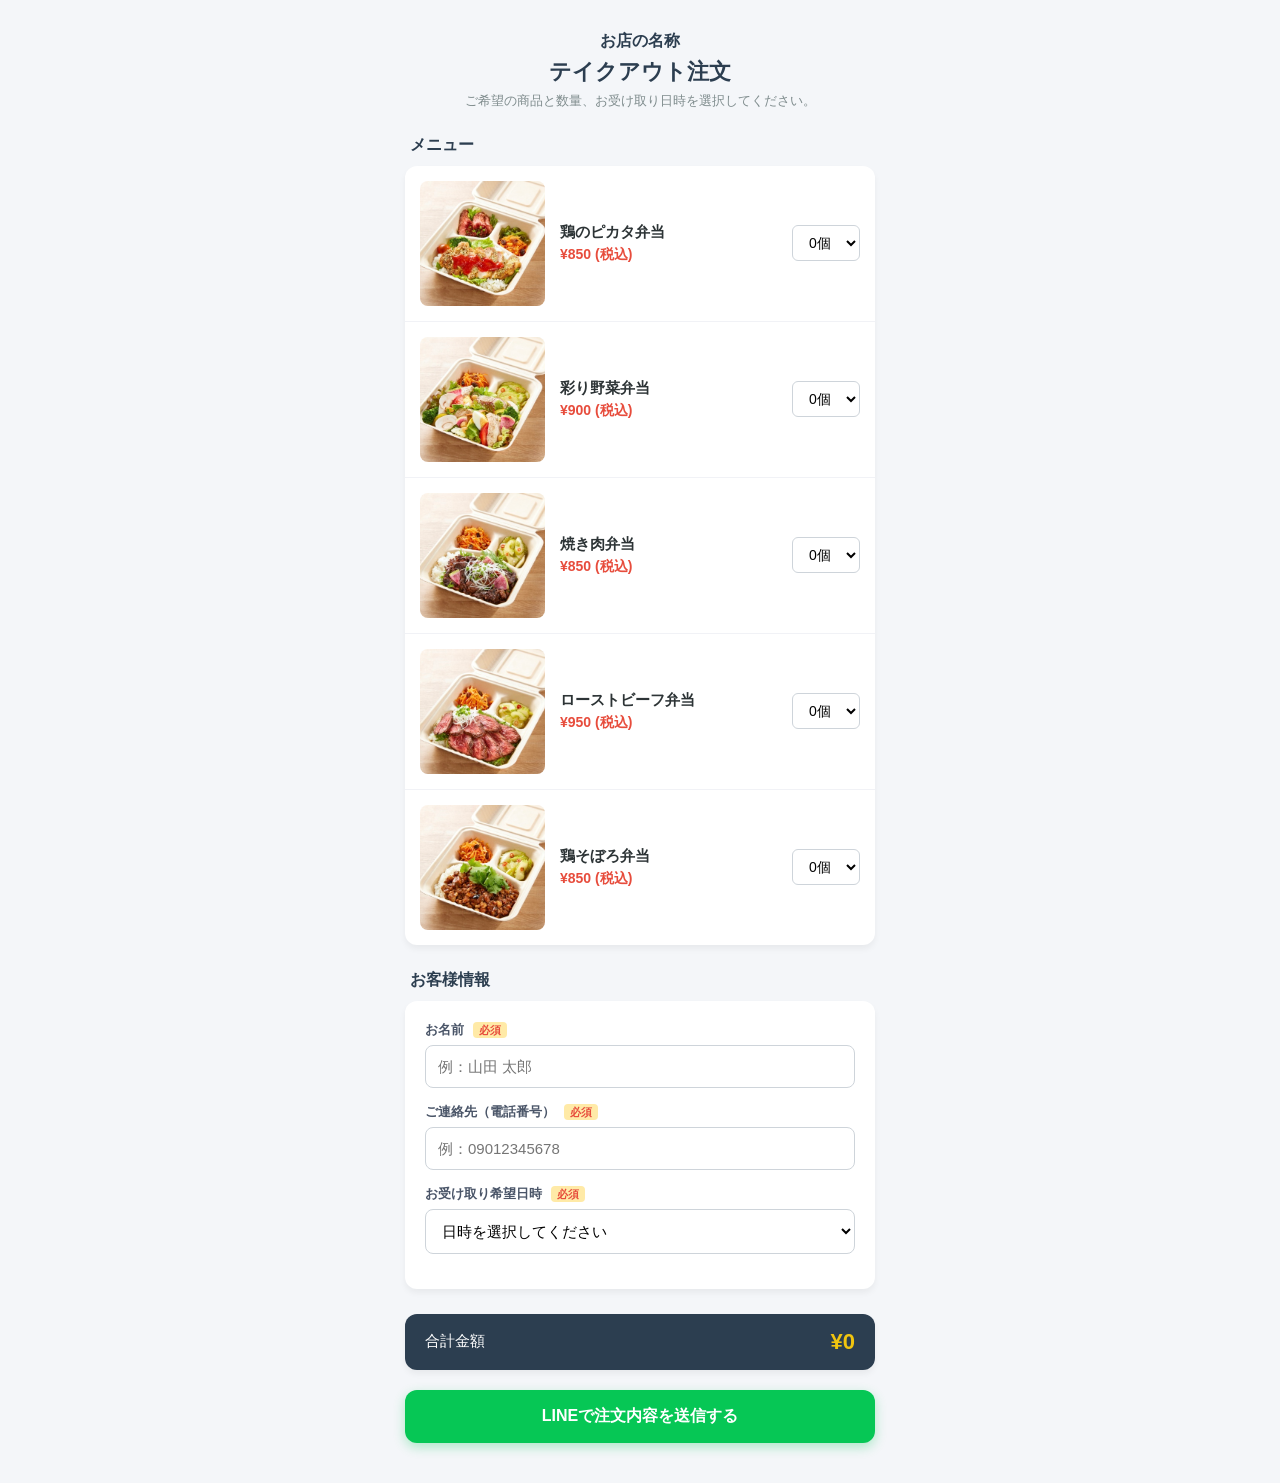
==== index.html @ 3051de93 "Add files via upload" ====
<!DOCTYPE html>
<html lang="ja">

<head>
    <meta charset="UTF-8">
    <meta name="viewport" content="width=device-width, initial-scale=1.0">
    <title>テイクアウト注文（デモ）</title>

    <!-- LINE公式SDKを読み込む -->
    <script src="https://static.line-scdn.net/liff/edge/2.1/sdk.js"></script>

    <style>
        body {
            font-family: -apple-system, BlinkMacSystemFont, sans-serif;
            margin: 0;
            padding: 0;
            background-color: #f4f6f9;
            color: #333;
        }

        .container {
            max-width: 500px;
            margin: 0 auto;
            padding: 20px 15px 40px 15px;
            box-sizing: border-box;
        }

        h1 {
            font-size: 16px;
            font-weight: bold;
            margin-bottom: 5px;
            color: #2c3e50;
            text-align: center;
        }

        h2 {
            font-size: 22px;
            font-weight: bold;
            margin-bottom: 5px;
            margin-top: 0;
            color: #2c3e50;
            text-align: center;
        }

        .subtitle {
            font-size: 13px;
            color: #7f8c8d;
            text-align: center;
            margin-bottom: 25px;
            margin-top: 0;
        }

        .section-title {
            font-size: 16px;
            font-weight: bold;
            margin: 25px 0 10px 5px;
            color: #2c3e50;
        }

        .menu-list {
            background: #ffffff;
            border-radius: 12px;
            box-shadow: 0 4px 6px rgba(0, 0, 0, 0.05);
            overflow: hidden;
        }

        .menu-item {
            display: flex;
            align-items: center;
            padding: 15px;
            border-bottom: 1px solid #f1f2f6;
            box-sizing: border-box;
        }

        .menu-item:last-child {
            border-bottom: none;
        }

        .menu-img {
            width: 125px;
            height: 125px;
            object-fit: cover;
            border-radius: 8px;
            margin-right: 15px;
            background-color: #eee;
        }

        .menu-info {
            flex: 1;
        }

        .menu-name {
            font-weight: bold;
            font-size: 15px;
            color: #2d3436;
            margin-bottom: 4px;
        }

        .menu-price {
            font-size: 14px;
            color: #e74c3c;
            font-weight: 600;
        }

        .menu-qty select {
            padding: 8px 12px;
            font-size: 14px;
            border: 1px solid #ced4da;
            border-radius: 6px;
            background-color: #fff;
            outline: none;
        }

        .menu-qty select:disabled {
            background-color: #e9ecef;
            color: #6c757d;
        }

        .input-card {
            background: #ffffff;
            border-radius: 12px;
            padding: 20px;
            box-shadow: 0 4px 6px rgba(0, 0, 0, 0.05);
            box-sizing: border-box;
        }

        .input-group {
            margin-bottom: 15px;
        }

        .input-group label {
            display: block;
            font-size: 13px;
            font-weight: bold;
            margin-bottom: 6px;
            color: #4a5568;
        }

        .required {
            color: #e74c3c;
            font-size: 11px;
            background: #ffeaa7;
            padding: 2px 6px;
            border-radius: 4px;
            margin-left: 5px;
        }

        .input-card input,
        .input-card select {
            width: 100%;
            padding: 12px;
            font-size: 15px;
            border: 1px solid #ced4da;
            border-radius: 8px;
            box-sizing: border-box;
            outline: none;
            background-color: #fff;
        }

        .total-card {
            background: #2c3e50;
            color: white;
            border-radius: 12px;
            padding: 15px 20px;
            margin-top: 25px;
            display: flex;
            justify-content: space-between;
            align-items: center;
            box-shadow: 0 4px 6px rgba(0, 0, 0, 0.05);
            box-sizing: border-box;
        }

        .total-label {
            font-size: 15px;
            font-weight: 500;
        }

        .total-price {
            font-size: 22px;
            font-weight: bold;
            color: #f1c40f;
        }

        .submit-btn {
            background-color: #06C755;
            color: white;
            border: none;
            width: 100%;
            padding: 16px;
            font-size: 16px;
            font-weight: bold;
            border-radius: 12px;
            margin-top: 20px;
            cursor: pointer;
            box-shadow: 0 4px 12px rgba(6, 199, 85, 0.3);
            box-sizing: border-box;
        }
    </style>
</head>

<body>

    <div class="container">
        <h1>お店の名称</h1>
        <h2>テイクアウト注文</h2>
        <p class="subtitle">ご希望の商品と数量、お受け取り日時を選択してください。</p>

        <form id="orderForm">
            <div class="section-title">メニュー</div>
            <div class="menu-list">
                <div class="menu-item">
                    <img src="img/a.jpeg" alt="鶏のピカタ弁当" class="menu-img">
                    <div class="menu-info">
                        <div class="menu-name">鶏のピカタ弁当</div>
                        <div class="menu-price">¥850 (税込)</div>
                    </div>
                    <div class="menu-qty">
                        <select class="menu-qty-select" data-name="鶏のピカタ弁当" data-price="850">
                            <option value="0">0個</option>
                            <option value="1">1個</option>
                            <option value="2">2個</option>
                            <option value="3">3個</option>
                            <option value="4">4個</option>
                            <option value="5">5個</option>
                        </select>
                    </div>
                </div>
                <div class="menu-item">
                    <img src="img/b.jpeg" alt="彩り野菜弁当" class="menu-img">
                    <div class="menu-info">
                        <div class="menu-name">彩り野菜弁当</div>
                        <div class="menu-price">¥900 (税込)</div>
                    </div>
                    <div class="menu-qty">
                        <select class="menu-qty-select" data-name="彩り野菜弁当" data-price="750">
                            <option value="0">0個</option>
                            <option value="1">1個</option>
                            <option value="2">2個</option>
                            <option value="3">3個</option>
                            <option value="4">4個</option>
                            <option value="5">5個</option>
                        </select>
                    </div>
                </div>
                <div class="menu-item">
                    <img src="img/c.jpeg" alt="焼き肉弁当" class="menu-img">
                    <div class="menu-info">
                        <div class="menu-name">焼き肉弁当</div>
                        <div class="menu-price">¥850 (税込)</div>
                    </div>
                    <div class="menu-qty">
                        <select class="menu-qty-select" data-name="焼き肉弁当" data-price="800">
                            <option value="0">0個</option>
                            <option value="1">1個</option>
                            <option value="2">2個</option>
                            <option value="3">3個</option>
                            <option value="4">4個</option>
                            <option value="5">5個</option>
                        </select>
                    </div>
                </div>
                <div class="menu-item">
                    <img src="img/d.jpeg" alt="ローストビーフ弁当" class="menu-img">
                    <div class="menu-info">
                        <div class="menu-name">ローストビーフ弁当</div>
                        <div class="menu-price">¥950 (税込)</div>
                    </div>
                    <div class="menu-qty">
                        <select class="menu-qty-select" data-name="ローストビーフ弁当" data-price="700">
                            <option value="0">0個</option>
                            <option value="1">1個</option>
                            <option value="2">2個</option>
                            <option value="3">3個</option>
                            <option value="4">4個</option>
                            <option value="5">5個</option>
                        </select>
                    </div>
                </div>
                <div class="menu-item">
                    <img src="img/e.jpeg" alt="鶏そぼろ弁当" class="menu-img">
                    <div class="menu-info">
                        <div class="menu-name">鶏そぼろ弁当</div>
                        <div class="menu-price">¥850 (税込)</div>
                    </div>
                    <div class="menu-qty">
                        <select class="menu-qty-select" data-name="鶏そぼろ弁当" data-price="450">
                            <option value="0">0個</option>
                            <option value="1">1個</option>
                            <option value="2">2個</option>
                            <option value="3">3個</option>
                            <option value="4">4個</option>
                            <option value="5">5個</option>
                        </select>
                    </div>
                </div>
            </div>

            <div class="section-title">お客様情報</div>
            <div class="input-card">
                <div class="input-group">
                    <label for="name">お名前 <span class="required">必須</span></label>
                    <input type="text" id="name" placeholder="例：山田 太郎" required>
                </div>
                <div class="input-group">
                    <label for="phone">ご連絡先（電話番号） <span class="required">必須</span></label>
                    <input type="tel" id="phone" placeholder="例：09012345678" required>
                </div>
                <div class="input-group">
                    <label for="pickupTime">お受け取り希望日時 <span class="required">必須</span></label>
                    <select id="pickupTime" required>
                        <option value="">日時を選択してください</option>
                    </select>
                </div>
            </div>

            <div class="total-card">
                <div class="total-label">合計金額</div>
                <div id="totalPriceDisplay" class="total-price">¥0</div>
            </div>

            <button type="submit" class="submit-btn">LINEで注文内容を送信する</button>
        </form>
    </div>


    <script>
        // ⚠️ 下のダブルクォーテーションの中に、最新のGASのURLを貼り付けてください
        const GAS_WEB_APP_URL = "https://script.google.com/macros/s/AKfycbxDivSJacX6t1mF4G2AA8L_5aIs7PEeKK0eiLngfiiiKX-4yJB-olwSU69WcKInh2A_fQ/exec";

        let STOCK_CONFIG = {};
        let TIME_SLOTS_CONFIG = [];

        const qtySelects = document.querySelectorAll('.menu-qty-select');
        const totalPriceDisplay = document.getElementById('totalPriceDisplay');
        const pickupTimeSelect = document.getElementById('pickupTime');
        const orderForm = document.getElementById('orderForm');

        function loadLiveStockData(callback) {
            const refreshUrl = GAS_WEB_APP_URL + (GAS_WEB_APP_URL.includes('?') ? '&' : '?') + '_=' + new Date().getTime();
            fetch(refreshUrl, { method: 'GET', cache: 'no-store' })
                .then(response => response.json())
                .then(data => {
                    STOCK_CONFIG = data.stocks;
                    TIME_SLOTS_CONFIG = data.times || [];
                    initProductStock();
                    updatePickupTimeSlots();
                    calculateTotal();
                    if (callback) callback();
                })
                .catch(error => {
                    console.error("通信エラー:", error);
                    STOCK_CONFIG = { "ハンバーグ弁当": 5, "唐揚げ弁当": 2, "生姜焼き弁当": 5, "カレーライス": 0, "シーザーサラダ": 5 };
                    TIME_SLOTS_CONFIG = [
                        { prefix: "本日", timeStr: "11:30〜12:00", dayOffset: 0, hour: 11, minute: 30, limitMin: 30 },
                        { prefix: "本日", timeStr: "12:00〜12:30", dayOffset: 0, hour: 12, minute: 0, limitMin: 60 },
                        { prefix: "本日", timeStr: "17:30〜18:00", dayOffset: 0, hour: 17, minute: 30, limitMin: 30 },
                        { prefix: "本日", timeStr: "18:00〜18:30", dayOffset: 0, hour: 18, minute: 0, limitMin: 30 },
                        { prefix: "明日", timeStr: "12:00〜12:30", dayOffset: 1, hour: 12, minute: 0, limitMin: 30 }
                    ];
                    initProductStock(); updatePickupTimeSlots(); calculateTotal();
                    if (callback) callback();
                });
        }

        function initProductStock() {
            qtySelects.forEach(function (select) {
                const itemName = select.getAttribute('data-name');
                const maxStock = STOCK_CONFIG[itemName] !== undefined ? STOCK_CONFIG[itemName] : 5;
                const menuItem = select.closest('.menu-item');
                const currentVal = select.value || "0";

                if (menuItem) {
                    const nameDisplay = menuItem.querySelector('.menu-name');
                    if (maxStock <= 0 && nameDisplay) {
                        select.disabled = true;
                        nameDisplay.textContent = itemName + "（売切れ）";
                        nameDisplay.style.color = "#999"; nameDisplay.style.fontSize = "13px";
                        while (select.options.length > 0) { select.remove(0); }
                        const opt = document.createElement('option');
                        opt.value = 0; opt.textContent = "0個";
                        select.appendChild(opt); return;
                    } else if (nameDisplay) {
                        select.disabled = false;
                        nameDisplay.textContent = itemName;
                        nameDisplay.style.color = "#2d3436"; nameDisplay.style.fontSize = "15px";
                    }
                }
                while (select.options.length > 0) { select.remove(0); }
                const limit = Math.min(maxStock, 5);
                for (let i = 0; i <= limit; i++) {
                    const opt = document.createElement('option');
                    opt.value = i; opt.textContent = i + "個";
                    select.appendChild(opt);
                }
                if (parseInt(currentVal) <= limit) { select.value = currentVal; } else { select.value = "0"; }
            });
        }

        function updatePickupTimeSlots() {
            if (!pickupTimeSelect) return;
            while (pickupTimeSelect.options.length > 0) { pickupTimeSelect.remove(0); }
            const defaultOption = document.createElement('option');
            defaultOption.value = ""; defaultOption.textContent = "日時を選択してください";
            pickupTimeSelect.appendChild(defaultOption);

            const now = new Date();
            TIME_SLOTS_CONFIG.forEach(function (slot) {
                const targetDate = new Date();
                targetDate.setDate(now.getDate() + slot.dayOffset);
                const month = targetDate.getMonth() + 1; const date = targetDate.getDate();
                const fullLabel = `${slot.prefix}(${month}月${date}日) ${slot.timeStr}`;
                const option = document.createElement('option');
                option.value = fullLabel; option.textContent = fullLabel;

                targetDate.setHours(slot.hour, slot.minute, 0, 0);
                const limitTime = new Date(targetDate.getTime() - (slot.limitMin * 60 * 1000));
                if (now > limitTime) { option.disabled = true; option.textContent += "（受付終了）"; }
                pickupTimeSelect.appendChild(option);
            });
        }

        function calculateTotal() {
            let total = 0;
            qtySelects.forEach(function (select) {
                const price = parseInt(select.getAttribute('data-price')) || 0;
                const qty = parseInt(select.value) || 0;
                total += price * qty;
            });
            if (totalPriceDisplay) { totalPriceDisplay.textContent = "¥" + total.toLocaleString(); }
            return total;
        }

        // 🌟LINE初期化(liff.init)と通信のケンカを防ぐ最優先起動プログラム
        // ⭕ 修正後の【超高速・タイムラグゼロ】初期起動プログラム（ここを貼り付けます）
        // 🌟LINEの初期化やGoogleの重たい通信を「待たずに」、
        // ページを開いた0.1秒後に、まずはスマホの画面（時間枠など）を最速で組み立ててしまいます！
        updatePickupTimeSlots();
        calculateTotal();

        // その直後に、裏側で静かにLINEの初期化とGoogleの在庫読み込みをスタートさせます
        liff.init({ liffId: "2011383351-oeSaS7vS" })
            .then(function () {
                if (!liff.isLoggedIn()) { liff.login(); }
                loadLiveStockData(); // 裏でGoogleの最新在庫を読み込んで、売切れ商品だけを上書き
            })
            .catch(function (err) {
                console.log("LINE外通信モード:", err);
                loadLiveStockData();
            });




        //  修正後の正しい連動設定（ここを丸ごと貼り付けてください）
        qtySelects.forEach(function (select) {
            select.addEventListener('change', calculateTotal);
            select.addEventListener('focus', function () { loadLiveStockData(); });
        });

        // 【ここを修正】タップするたびにデータを読み直すのをやめて、
        // 単純に時間切れ（30分前）の判定だけをその場で計算し直す安全な命令に切り替えました
        pickupTimeSelect.addEventListener('focus', function () {
            updatePickupTimeSlots();
        });



        if (orderForm) {
            orderForm.addEventListener('submit', function (e) {
                e.preventDefault();
                const submitBtn = orderForm.querySelector('.submit-btn');
                if (submitBtn) { submitBtn.disabled = true; submitBtn.style.backgroundColor = "#95afc0"; submitBtn.innerText = "通信中..."; }

                const name = document.getElementById('name').value;
                const customerPhone = document.getElementById('phone').value;
                const pickupTime = pickupTimeSelect.value;
                let selectedItemsText = ""; let lineSelectedItemsText = ""; let hasItem = false;

                qtySelects.forEach(function (select) {
                    const qty = parseInt(select.value) || 0;
                    if (qty > 0) {
                        const itemName = select.getAttribute('data-name');
                        selectedItemsText += "・" + itemName + ": " + qty + "個\n";
                        lineSelectedItemsText += "・" + itemName + ": " + qty + "個\n";
                        hasItem = true;
                    }
                });

                function resetSubmitButton() {
                    if (submitBtn) { submitBtn.disabled = false; submitBtn.style.backgroundColor = "#06C755"; submitBtn.innerText = "LINEで注文内容を送信する"; }
                }

                if (!hasItem) { alert('商品を1つ以上選択してください。'); resetSubmitButton(); return; }
                if (!pickupTime) { alert('受け取り日時を選択してください。'); resetSubmitButton(); return; }

                loadLiveStockData(function () {
                    const total = calculateTotal();
                    let isSoldOutNow = false; let soldOutItems = [];
                    qtySelects.forEach(function (select) {
                        const qty = parseInt(select.value) || 0;
                        if (qty > 0) {
                            const itemName = select.getAttribute('data-name');
                            const currentStock = STOCK_CONFIG[itemName] !== undefined ? STOCK_CONFIG[itemName] : 0;
                            if (currentStock < qty) { isSoldOutNow = true; soldOutItems.push(itemName); }
                        }
                    });

                    if (isSoldOutNow) {
                        let alertDiv = document.getElementById('stockAlertMessage');
                        if (!alertDiv) {
                            alertDiv = document.createElement('div'); alertDiv.id = 'stockAlertMessage'; alertDiv.style.color = '#e74c3c'; alertDiv.style.fontWeight = 'bold'; alertDiv.style.textAlign = 'center'; alertDiv.style.marginTop = '15px'; alertDiv.style.padding = '12px'; alertDiv.style.background = '#ffeaf0'; alertDiv.style.border = '1px solid #e74c3c'; alertDiv.style.borderRadius = '8px';
                            orderForm.insertBefore(alertDiv, totalPriceDisplay.closest('.total-card').nextSibling);
                        }
                        alertDiv.innerHTML = `⚠️ 売り切れです！<br>【${soldOutItems.join(', ')}】が直前で在庫不足になりました。選べ直してください。`;
                        initProductStock(); calculateTotal(); resetSubmitButton(); return;
                    }

                    const checkNow = new Date(); let isTimeOutNow = true;
                    TIME_SLOTS_CONFIG.forEach(function (slot) {
                        const tDate = new Date(); tDate.setDate(checkNow.getDate() + slot.dayOffset);
                        const m = tDate.getMonth() + 1; const d = tDate.getDate();
                        const fullLabel = `${slot.prefix}(${m}月${d}日) ${slot.timeStr}`;
                        if (pickupTime === fullLabel) {
                            tDate.setHours(slot.hour, slot.minute, 0, 0);
                            const lTime = new Date(tDate.getTime() - (slot.limitMin * 60 * 1000));
                            if (checkNow <= lTime) { isTimeOutNow = false; }
                        }
                    });

                    if (isTimeOutNow) {
                        let alertDiv = document.getElementById('stockAlertMessage');
                        if (!alertDiv) {
                            alertDiv = document.createElement('div'); alertDiv.id = 'stockAlertMessage'; alertDiv.style.color = '#e74c3c'; alertDiv.style.fontWeight = 'bold'; alertDiv.style.textAlign = 'center'; alertDiv.style.marginTop = '15px'; alertDiv.style.padding = '12px'; alertDiv.style.background = '#ffeaf0'; alertDiv.style.border = '1px solid #e74c3c'; alertDiv.style.borderRadius = '8px';
                            orderForm.insertBefore(alertDiv, totalPriceDisplay.closest('.total-card').nextSibling);
                        }
                        alertDiv.innerHTML = `⚠️ 受付終了です！<br>ご選択された日時が直前で受付終了となりました。選べ直してください。`;
                        updatePickupTimeSlots(); resetSubmitButton(); return;
                    }

                    const alertDiv = document.getElementById('stockAlertMessage'); if (alertDiv) alertDiv.remove();
                    const confirmMessage = `注文を送信（LINE起動）しますか？\n\n・お名前: ${name} 様\n・連絡先: ${customerPhone}\n【商品】\n${selectedItemsText}・合計: ¥${total.toLocaleString()}\n・受取: ${pickupTime}`;
                    if (!confirm(confirmMessage)) { resetSubmitButton(); return; }

                    const messageText = `【テイクアウト注文】\nお名前: ${name} 様\n連絡先: ${customerPhone}\n【商品内容】\n${lineSelectedItemsText}合計: ¥${total.toLocaleString()}\n受取: ${pickupTime}\n\n※このままお店からの返信をお待ちください。`;
                    liff.sendMessages([{ 'type': 'text', 'text': messageText }])
                        .then(function () { alert("注文メッセージを送信しました！"); liff.closeWindow(); })
                        .catch(function (err) { alert("送信に失敗しました。公式LINEのトーク画面内でお試しください。"); resetSubmitButton(); console.error(err); });
                });
            });
        }




    </script>
</body>

</html>
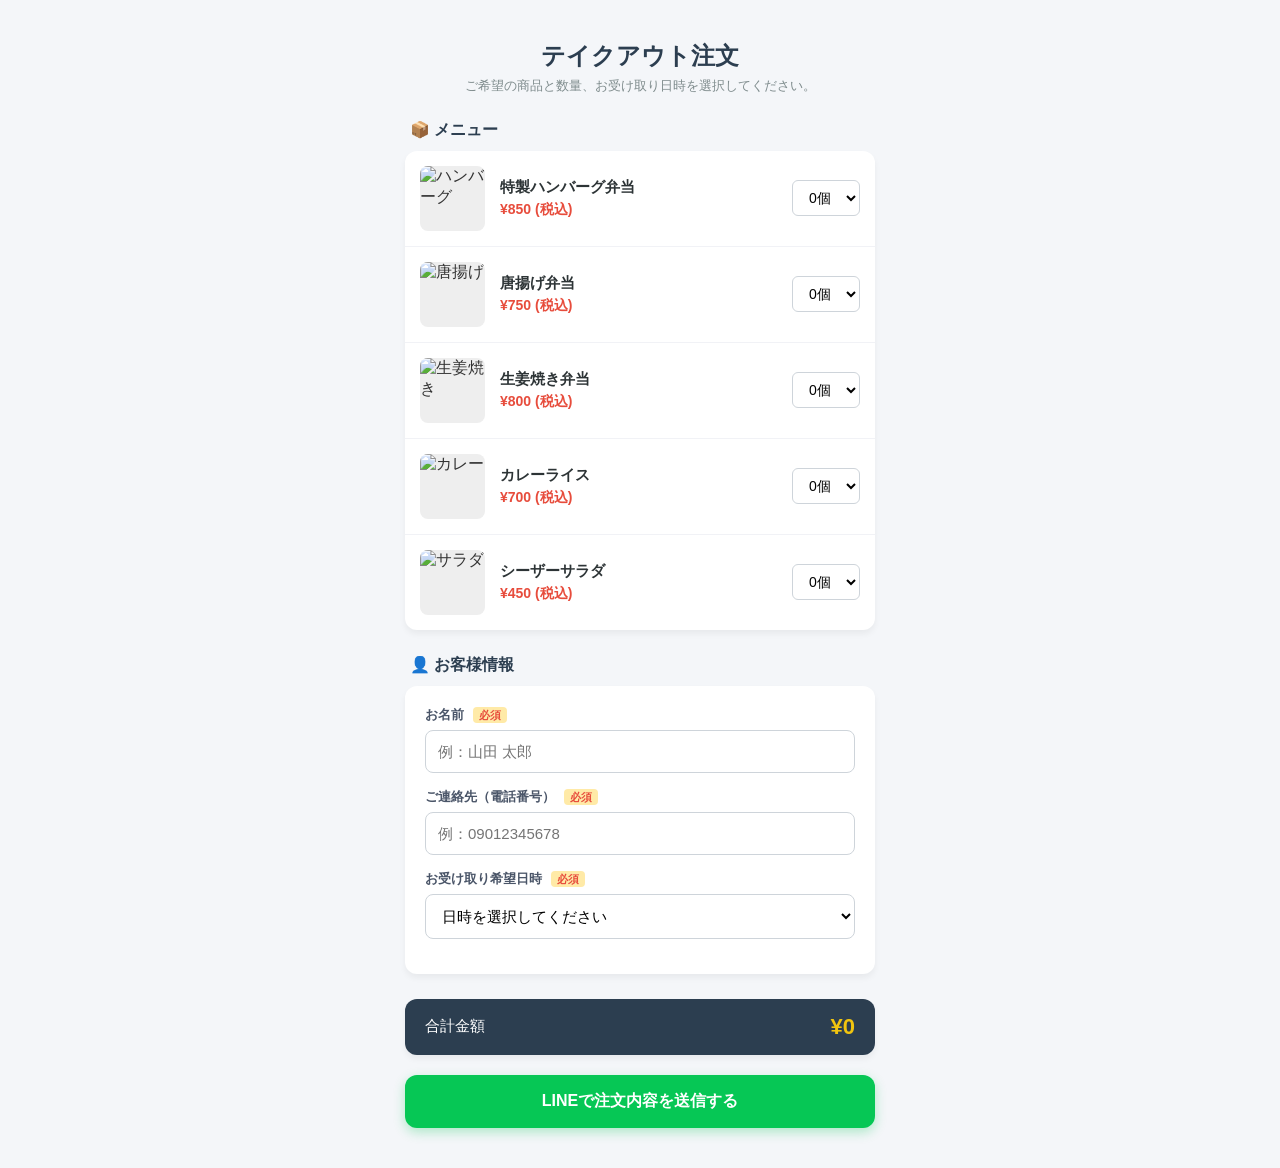
==== commit f2694467: "Add files via upload" ====
--- a/index.html
+++ b/index.html
@@ -5,13 +5,10 @@
     <meta charset="UTF-8">
     <meta name="viewport" content="width=device-width, initial-scale=1.0">
     <title>テイクアウト注文（デモ）</title>
-
-    <!-- LINE公式SDKを読み込む -->
     <script src="https://static.line-scdn.net/liff/edge/2.1/sdk.js"></script>
-
     <style>
         body {
-            font-family: -apple-system, BlinkMacSystemFont, sans-serif;
+            font-family: -apple-system, sans-serif;
             margin: 0;
             padding: 0;
             background-color: #f4f6f9;
@@ -25,19 +22,10 @@
             box-sizing: border-box;
         }
 
-        h1 {
-            font-size: 16px;
+        h2 {
+            font-size: 24px;
             font-weight: bold;
             margin-bottom: 5px;
-            color: #2c3e50;
-            text-align: center;
-        }
-
-        h2 {
-            font-size: 22px;
-            font-weight: bold;
-            margin-bottom: 5px;
-            margin-top: 0;
             color: #2c3e50;
             text-align: center;
         }
@@ -77,8 +65,8 @@
         }
 
         .menu-img {
-            width: 125px;
-            height: 125px;
+            width: 65px;
+            height: 65px;
             object-fit: cover;
             border-radius: 8px;
             margin-right: 15px;
@@ -199,23 +187,20 @@
 </head>
 
 <body>
-
     <div class="container">
-        <h1>お店の名称</h1>
         <h2>テイクアウト注文</h2>
         <p class="subtitle">ご希望の商品と数量、お受け取り日時を選択してください。</p>
-
         <form id="orderForm">
-            <div class="section-title">メニュー</div>
+            <div class="section-title">📦 メニュー</div>
             <div class="menu-list">
                 <div class="menu-item">
-                    <img src="img/a.jpeg" alt="鶏のピカタ弁当" class="menu-img">
+                    <img src="https://placehold.co" alt="ハンバーグ" class="menu-img">
                     <div class="menu-info">
-                        <div class="menu-name">鶏のピカタ弁当</div>
+                        <div class="menu-name">特製ハンバーグ弁当</div>
                         <div class="menu-price">¥850 (税込)</div>
                     </div>
                     <div class="menu-qty">
-                        <select class="menu-qty-select" data-name="鶏のピカタ弁当" data-price="850">
+                        <select class="menu-qty-select" data-name="ハンバーグ弁当" data-price="850">
                             <option value="0">0個</option>
                             <option value="1">1個</option>
                             <option value="2">2個</option>
@@ -226,13 +211,13 @@
                     </div>
                 </div>
                 <div class="menu-item">
-                    <img src="img/b.jpeg" alt="彩り野菜弁当" class="menu-img">
+                    <img src="https://placehold.co" alt="唐揚げ" class="menu-img">
                     <div class="menu-info">
-                        <div class="menu-name">彩り野菜弁当</div>
-                        <div class="menu-price">¥900 (税込)</div>
+                        <div class="menu-name">唐揚げ弁当</div>
+                        <div class="menu-price">¥750 (税込)</div>
                     </div>
                     <div class="menu-qty">
-                        <select class="menu-qty-select" data-name="彩り野菜弁当" data-price="750">
+                        <select class="menu-qty-select" data-name="唐揚げ弁当" data-price="750">
                             <option value="0">0個</option>
                             <option value="1">1個</option>
                             <option value="2">2個</option>
@@ -243,13 +228,13 @@
                     </div>
                 </div>
                 <div class="menu-item">
-                    <img src="img/c.jpeg" alt="焼き肉弁当" class="menu-img">
+                    <img src="https://placehold.co" alt="生姜焼き" class="menu-img">
                     <div class="menu-info">
-                        <div class="menu-name">焼き肉弁当</div>
-                        <div class="menu-price">¥850 (税込)</div>
+                        <div class="menu-name">生姜焼き弁当</div>
+                        <div class="menu-price">¥800 (税込)</div>
                     </div>
                     <div class="menu-qty">
-                        <select class="menu-qty-select" data-name="焼き肉弁当" data-price="800">
+                        <select class="menu-qty-select" data-name="生姜焼き弁当" data-price="800">
                             <option value="0">0個</option>
                             <option value="1">1個</option>
                             <option value="2">2個</option>
@@ -260,13 +245,13 @@
                     </div>
                 </div>
                 <div class="menu-item">
-                    <img src="img/d.jpeg" alt="ローストビーフ弁当" class="menu-img">
+                    <img src="https://placehold.co" alt="カレー" class="menu-img">
                     <div class="menu-info">
-                        <div class="menu-name">ローストビーフ弁当</div>
-                        <div class="menu-price">¥950 (税込)</div>
+                        <div class="menu-name">カレーライス</div>
+                        <div class="menu-price">¥700 (税込)</div>
                     </div>
                     <div class="menu-qty">
-                        <select class="menu-qty-select" data-name="ローストビーフ弁当" data-price="700">
+                        <select class="menu-qty-select" data-name="カレーライス" data-price="700">
                             <option value="0">0個</option>
                             <option value="1">1個</option>
                             <option value="2">2個</option>
@@ -277,13 +262,13 @@
                     </div>
                 </div>
                 <div class="menu-item">
-                    <img src="img/e.jpeg" alt="鶏そぼろ弁当" class="menu-img">
+                    <img src="https://placehold.co" alt="サラダ" class="menu-img">
                     <div class="menu-info">
-                        <div class="menu-name">鶏そぼろ弁当</div>
-                        <div class="menu-price">¥850 (税込)</div>
+                        <div class="menu-name">シーザーサラダ</div>
+                        <div class="menu-price">¥450 (税込)</div>
                     </div>
                     <div class="menu-qty">
-                        <select class="menu-qty-select" data-name="鶏そぼろ弁当" data-price="450">
+                        <select class="menu-qty-select" data-name="シーザーサラダ" data-price="450">
                             <option value="0">0個</option>
                             <option value="1">1個</option>
                             <option value="2">2個</option>
@@ -294,8 +279,7 @@
                     </div>
                 </div>
             </div>
-
-            <div class="section-title">お客様情報</div>
+            <div class="section-title">👤 お客様情報</div>
             <div class="input-card">
                 <div class="input-group">
                     <label for="name">お名前 <span class="required">必須</span></label>
@@ -312,12 +296,10 @@
                     </select>
                 </div>
             </div>
-
             <div class="total-card">
                 <div class="total-label">合計金額</div>
                 <div id="totalPriceDisplay" class="total-price">¥0</div>
             </div>
-
             <button type="submit" class="submit-btn">LINEで注文内容を送信する</button>
         </form>
     </div>
@@ -325,11 +307,9 @@
 
     <script>
         // ⚠️ 下のダブルクォーテーションの中に、最新のGASのURLを貼り付けてください
-        const GAS_WEB_APP_URL = "https://script.google.com/macros/s/AKfycbxDivSJacX6t1mF4G2AA8L_5aIs7PEeKK0eiLngfiiiKX-4yJB-olwSU69WcKInh2A_fQ/exec";
-
-        let STOCK_CONFIG = {};
-        let TIME_SLOTS_CONFIG = [];
-
+        const GAS_WEB_APP_URL = "ここにコピーしたGASのURLを貼り付けてください";
+
+        let STOCK_CONFIG = {}, TIME_SLOTS_CONFIG = [];
         const qtySelects = document.querySelectorAll('.menu-qty-select');
         const totalPriceDisplay = document.getElementById('totalPriceDisplay');
         const pickupTimeSelect = document.getElementById('pickupTime');
@@ -338,17 +318,14 @@
         function loadLiveStockData(callback) {
             const refreshUrl = GAS_WEB_APP_URL + (GAS_WEB_APP_URL.includes('?') ? '&' : '?') + '_=' + new Date().getTime();
             fetch(refreshUrl, { method: 'GET', cache: 'no-store' })
-                .then(response => response.json())
+                .then(res => res.json())
                 .then(data => {
-                    STOCK_CONFIG = data.stocks;
-                    TIME_SLOTS_CONFIG = data.times || [];
-                    initProductStock();
-                    updatePickupTimeSlots();
-                    calculateTotal();
+                    STOCK_CONFIG = data.stocks; TIME_SLOTS_CONFIG = data.times || [];
+                    initProductStock(); updatePickupTimeSlots(); calculateTotal();
                     if (callback) callback();
                 })
-                .catch(error => {
-                    console.error("通信エラー:", error);
+                .catch(err => {
+                    console.error("通信エラー:", err);
                     STOCK_CONFIG = { "ハンバーグ弁当": 5, "唐揚げ弁当": 2, "生姜焼き弁当": 5, "カレーライス": 0, "シーザーサラダ": 5 };
                     TIME_SLOTS_CONFIG = [
                         { prefix: "本日", timeStr: "11:30〜12:00", dayOffset: 0, hour: 11, minute: 30, limitMin: 30 },
@@ -366,30 +343,24 @@
             qtySelects.forEach(function (select) {
                 const itemName = select.getAttribute('data-name');
                 const maxStock = STOCK_CONFIG[itemName] !== undefined ? STOCK_CONFIG[itemName] : 5;
-                const menuItem = select.closest('.menu-item');
-                const currentVal = select.value || "0";
-
+                const menuItem = select.closest('.menu-item'); const currentVal = select.value || "0";
                 if (menuItem) {
                     const nameDisplay = menuItem.querySelector('.menu-name');
                     if (maxStock <= 0 && nameDisplay) {
-                        select.disabled = true;
-                        nameDisplay.textContent = itemName + "（売切れ）";
+                        select.disabled = true; nameDisplay.textContent = itemName + "（売切れ）";
                         nameDisplay.style.color = "#999"; nameDisplay.style.fontSize = "13px";
                         while (select.options.length > 0) { select.remove(0); }
-                        const opt = document.createElement('option');
-                        opt.value = 0; opt.textContent = "0個";
+                        const opt = document.createElement('option'); opt.value = 0; opt.textContent = "0個";
                         select.appendChild(opt); return;
                     } else if (nameDisplay) {
-                        select.disabled = false;
-                        nameDisplay.textContent = itemName;
+                        select.disabled = false; nameDisplay.textContent = itemName;
                         nameDisplay.style.color = "#2d3436"; nameDisplay.style.fontSize = "15px";
                     }
                 }
                 while (select.options.length > 0) { select.remove(0); }
                 const limit = Math.min(maxStock, 5);
                 for (let i = 0; i <= limit; i++) {
-                    const opt = document.createElement('option');
-                    opt.value = i; opt.textContent = i + "個";
+                    const opt = document.createElement('option'); opt.value = i; opt.textContent = i + "個";
                     select.appendChild(opt);
                 }
                 if (parseInt(currentVal) <= limit) { select.value = currentVal; } else { select.value = "0"; }
@@ -398,6 +369,7 @@
 
         function updatePickupTimeSlots() {
             if (!pickupTimeSelect) return;
+            const currentVal = pickupTimeSelect.value;
             while (pickupTimeSelect.options.length > 0) { pickupTimeSelect.remove(0); }
             const defaultOption = document.createElement('option');
             defaultOption.value = ""; defaultOption.textContent = "日時を選択してください";
@@ -405,64 +377,35 @@
 
             const now = new Date();
             TIME_SLOTS_CONFIG.forEach(function (slot) {
-                const targetDate = new Date();
-                targetDate.setDate(now.getDate() + slot.dayOffset);
-                const month = targetDate.getMonth() + 1; const date = targetDate.getDate();
-                const fullLabel = `${slot.prefix}(${month}月${date}日) ${slot.timeStr}`;
-                const option = document.createElement('option');
-                option.value = fullLabel; option.textContent = fullLabel;
-
+                const targetDate = new Date(); targetDate.setDate(now.getDate() + slot.dayOffset);
+                const fullLabel = `${slot.prefix}(${targetDate.getMonth() + 1}月${targetDate.getDate()}日) ${slot.timeStr}`;
+                const option = document.createElement('option'); option.value = fullLabel; option.textContent = fullLabel;
                 targetDate.setHours(slot.hour, slot.minute, 0, 0);
                 const limitTime = new Date(targetDate.getTime() - (slot.limitMin * 60 * 1000));
                 if (now > limitTime) { option.disabled = true; option.textContent += "（受付終了）"; }
                 pickupTimeSelect.appendChild(option);
             });
+            if (currentVal) pickupTimeSelect.value = currentVal;
         }
 
         function calculateTotal() {
             let total = 0;
-            qtySelects.forEach(function (select) {
-                const price = parseInt(select.getAttribute('data-price')) || 0;
-                const qty = parseInt(select.value) || 0;
-                total += price * qty;
-            });
+            qtySelects.forEach(function (select) { total += (parseInt(select.getAttribute('data-price')) || 0) * (parseInt(select.value) || 0); });
             if (totalPriceDisplay) { totalPriceDisplay.textContent = "¥" + total.toLocaleString(); }
             return total;
         }
 
-        // 🌟LINE初期化(liff.init)と通信のケンカを防ぐ最優先起動プログラム
-        // ⭕ 修正後の【超高速・タイムラグゼロ】初期起動プログラム（ここを貼り付けます）
-        // 🌟LINEの初期化やGoogleの重たい通信を「待たずに」、
-        // ページを開いた0.1秒後に、まずはスマホの画面（時間枠など）を最速で組み立ててしまいます！
-        updatePickupTimeSlots();
-        calculateTotal();
-
-        // その直後に、裏側で静かにLINEの初期化とGoogleの在庫読み込みをスタートさせます
+        updatePickupTimeSlots(); calculateTotal();
+
         liff.init({ liffId: "2011383351-oeSaS7vS" })
-            .then(function () {
-                if (!liff.isLoggedIn()) { liff.login(); }
-                loadLiveStockData(); // 裏でGoogleの最新在庫を読み込んで、売切れ商品だけを上書き
-            })
-            .catch(function (err) {
-                console.log("LINE外通信モード:", err);
-                loadLiveStockData();
-            });
-
-
-
-
-        //  修正後の正しい連動設定（ここを丸ごと貼り付けてください）
+            .then(() => { if (!liff.isLoggedIn()) { liff.login(); } loadLiveStockData(); })
+            .catch((err) => { console.log("LINE外稼働:", err); loadLiveStockData(); });
+
         qtySelects.forEach(function (select) {
             select.addEventListener('change', calculateTotal);
             select.addEventListener('focus', function () { loadLiveStockData(); });
         });
-
-        // 【ここを修正】タップするたびにデータを読み直すのをやめて、
-        // 単純に時間切れ（30分前）の判定だけをその場で計算し直す安全な命令に切り替えました
-        pickupTimeSelect.addEventListener('focus', function () {
-            updatePickupTimeSlots();
-        });
-
+        pickupTimeSelect.addEventListener('focus', function () { updatePickupTimeSlots(); });
 
 
         if (orderForm) {
@@ -474,8 +417,8 @@
                 const name = document.getElementById('name').value;
                 const customerPhone = document.getElementById('phone').value;
                 const pickupTime = pickupTimeSelect.value;
-                let selectedItemsText = ""; let lineSelectedItemsText = ""; let hasItem = false;
-
+
+                let selectedItemsText = "", lineSelectedItemsText = "", hasItem = false;
                 qtySelects.forEach(function (select) {
                     const qty = parseInt(select.value) || 0;
                     if (qty > 0) {
@@ -486,72 +429,55 @@
                     }
                 });
 
-                function resetSubmitButton() {
-                    if (submitBtn) { submitBtn.disabled = false; submitBtn.style.backgroundColor = "#06C755"; submitBtn.innerText = "LINEで注文内容を送信する"; }
-                }
-
-                if (!hasItem) { alert('商品を1つ以上選択してください。'); resetSubmitButton(); return; }
-                if (!pickupTime) { alert('受け取り日時を選択してください。'); resetSubmitButton(); return; }
+                function resetBtn() { if (submitBtn) { submitBtn.disabled = false; submitBtn.style.backgroundColor = "#06C755"; submitBtn.innerText = "LINEで注文内容を送信する"; } }
+                if (!hasItem) { alert('商品を1つ以上選択してください。'); resetBtn(); return; }
+                if (!pickupTime) { alert('受け取り日時を選択してください。'); resetBtn(); return; }
 
                 loadLiveStockData(function () {
-                    const total = calculateTotal();
-                    let isSoldOutNow = false; let soldOutItems = [];
+                    const total = calculateTotal(); let isSoldOutNow = false; let soldOutItems = [];
+
                     qtySelects.forEach(function (select) {
                         const qty = parseInt(select.value) || 0;
                         if (qty > 0) {
                             const itemName = select.getAttribute('data-name');
-                            const currentStock = STOCK_CONFIG[itemName] !== undefined ? STOCK_CONFIG[itemName] : 0;
-                            if (currentStock < qty) { isSoldOutNow = true; soldOutItems.push(itemName); }
+                            if ((STOCK_CONFIG[itemName] !== undefined ? STOCK_CONFIG[itemName] : 0) < qty) { isSoldOutNow = true; soldOutItems.push(itemName); }
                         }
                     });
 
                     if (isSoldOutNow) {
                         let alertDiv = document.getElementById('stockAlertMessage');
-                        if (!alertDiv) {
-                            alertDiv = document.createElement('div'); alertDiv.id = 'stockAlertMessage'; alertDiv.style.color = '#e74c3c'; alertDiv.style.fontWeight = 'bold'; alertDiv.style.textAlign = 'center'; alertDiv.style.marginTop = '15px'; alertDiv.style.padding = '12px'; alertDiv.style.background = '#ffeaf0'; alertDiv.style.border = '1px solid #e74c3c'; alertDiv.style.borderRadius = '8px';
-                            orderForm.insertBefore(alertDiv, totalPriceDisplay.closest('.total-card').nextSibling);
-                        }
-                        alertDiv.innerHTML = `⚠️ 売り切れです！<br>【${soldOutItems.join(', ')}】が直前で在庫不足になりました。選べ直してください。`;
-                        initProductStock(); calculateTotal(); resetSubmitButton(); return;
+                        if (!alertDiv) { alertDiv = document.createElement('div'); alertDiv.id = 'stockAlertMessage'; alertDiv.style.cssText = 'color:#e74c3c; font-weight:bold; text-align:center; margin-top:15px; padding:12px; background:#ffeaf0; border:1px solid #e74c3c; border-radius:8px;'; submitBtn.parentNode.insertBefore(alertDiv, submitBtn); }
+                        alertDiv.innerHTML = `⚠️ 申し訳ありません！売り切れです！<br>【${soldOutItems.join(', ')}】が直前で在庫不足になりました。選べ直してください。`;
+                        initProductStock(); calculateTotal(); resetBtn(); return;
                     }
 
                     const checkNow = new Date(); let isTimeOutNow = true;
                     TIME_SLOTS_CONFIG.forEach(function (slot) {
                         const tDate = new Date(); tDate.setDate(checkNow.getDate() + slot.dayOffset);
-                        const m = tDate.getMonth() + 1; const d = tDate.getDate();
-                        const fullLabel = `${slot.prefix}(${m}月${d}日) ${slot.timeStr}`;
-                        if (pickupTime === fullLabel) {
+                        if (pickupTime === `${slot.prefix}(${tDate.getMonth() + 1}月${tDate.getDate()}日) ${slot.timeStr}`) {
                             tDate.setHours(slot.hour, slot.minute, 0, 0);
-                            const lTime = new Date(tDate.getTime() - (slot.limitMin * 60 * 1000));
-                            if (checkNow <= lTime) { isTimeOutNow = false; }
+                            if (checkNow <= new Date(tDate.getTime() - (slot.limitMin * 60 * 1000))) { isTimeOutNow = false; }
                         }
                     });
 
                     if (isTimeOutNow) {
                         let alertDiv = document.getElementById('stockAlertMessage');
-                        if (!alertDiv) {
-                            alertDiv = document.createElement('div'); alertDiv.id = 'stockAlertMessage'; alertDiv.style.color = '#e74c3c'; alertDiv.style.fontWeight = 'bold'; alertDiv.style.textAlign = 'center'; alertDiv.style.marginTop = '15px'; alertDiv.style.padding = '12px'; alertDiv.style.background = '#ffeaf0'; alertDiv.style.border = '1px solid #e74c3c'; alertDiv.style.borderRadius = '8px';
-                            orderForm.insertBefore(alertDiv, totalPriceDisplay.closest('.total-card').nextSibling);
-                        }
-                        alertDiv.innerHTML = `⚠️ 受付終了です！<br>ご選択された日時が直前で受付終了となりました。選べ直してください。`;
-                        updatePickupTimeSlots(); resetSubmitButton(); return;
+                        if (!alertDiv) { alertDiv = document.createElement('div'); alertDiv.id = 'stockAlertMessage'; alertDiv.style.cssText = 'color:#e74c3c; font-weight:bold; text-align:center; margin-top:15px; padding:12px; background:#ffeaf0; border:1px solid #e74c3c; border-radius:8px;'; submitBtn.parentNode.insertBefore(alertDiv, submitBtn); }
+                        alertDiv.innerHTML = `⚠️ 申し訳ありません！受付時間を過ぎました！<br>ご選択された日時は直前で受付終了となりました。選べ直してください。`;
+                        updatePickupTimeSlots(); resetBtn(); return;
                     }
 
-                    const alertDiv = document.getElementById('stockAlertMessage'); if (alertDiv) alertDiv.remove();
-                    const confirmMessage = `注文を送信（LINE起動）しますか？\n\n・お名前: ${name} 様\n・連絡先: ${customerPhone}\n【商品】\n${selectedItemsText}・合計: ¥${total.toLocaleString()}\n・受取: ${pickupTime}`;
-                    if (!confirm(confirmMessage)) { resetSubmitButton(); return; }
-
-                    const messageText = `【テイクアウト注文】\nお名前: ${name} 様\n連絡先: ${customerPhone}\n【商品内容】\n${lineSelectedItemsText}合計: ¥${total.toLocaleString()}\n受取: ${pickupTime}\n\n※このままお店からの返信をお待ちください。`;
-                    liff.sendMessages([{ 'type': 'text', 'text': messageText }])
+                    if (document.getElementById('stockAlertMessage')) document.getElementById('stockAlertMessage').remove();
+
+                    const confirmMessage = `以下の内容で注文を送信（LINE起動）しますか？\n\n・お名前: ${name} 様\n・連絡先: ${customerPhone}\n【注文商品】\n${selectedItemsText}・合計金額: ¥${total.toLocaleString()}\n・受取日時: ${pickupTime}`;
+                    if (!confirm(confirmMessage)) { resetBtn(); return; }
+
+                    liff.sendMessages([{ 'type': 'text', 'text': `【テイクアウト注文】\nお名前: ${name} 様\n連絡先: ${customerPhone}\n【商品内容】\n${lineSelectedItemsText}合計: ¥${total.toLocaleString()}\n受取: ${pickupTime}\n\n※このままお店からの返信をお待ちください。` }])
                         .then(function () { alert("注文メッセージを送信しました！"); liff.closeWindow(); })
-                        .catch(function (err) { alert("送信に失敗しました。公式LINEのトーク画面内でお試しください。"); resetSubmitButton(); console.error(err); });
+                        .catch(function (err) { alert("送信に失敗しました。公式LINEのトーク画面内でお試しください。"); resetBtn(); console.error(err); });
                 });
             });
         }
-
-
-
-
     </script>
 </body>
 
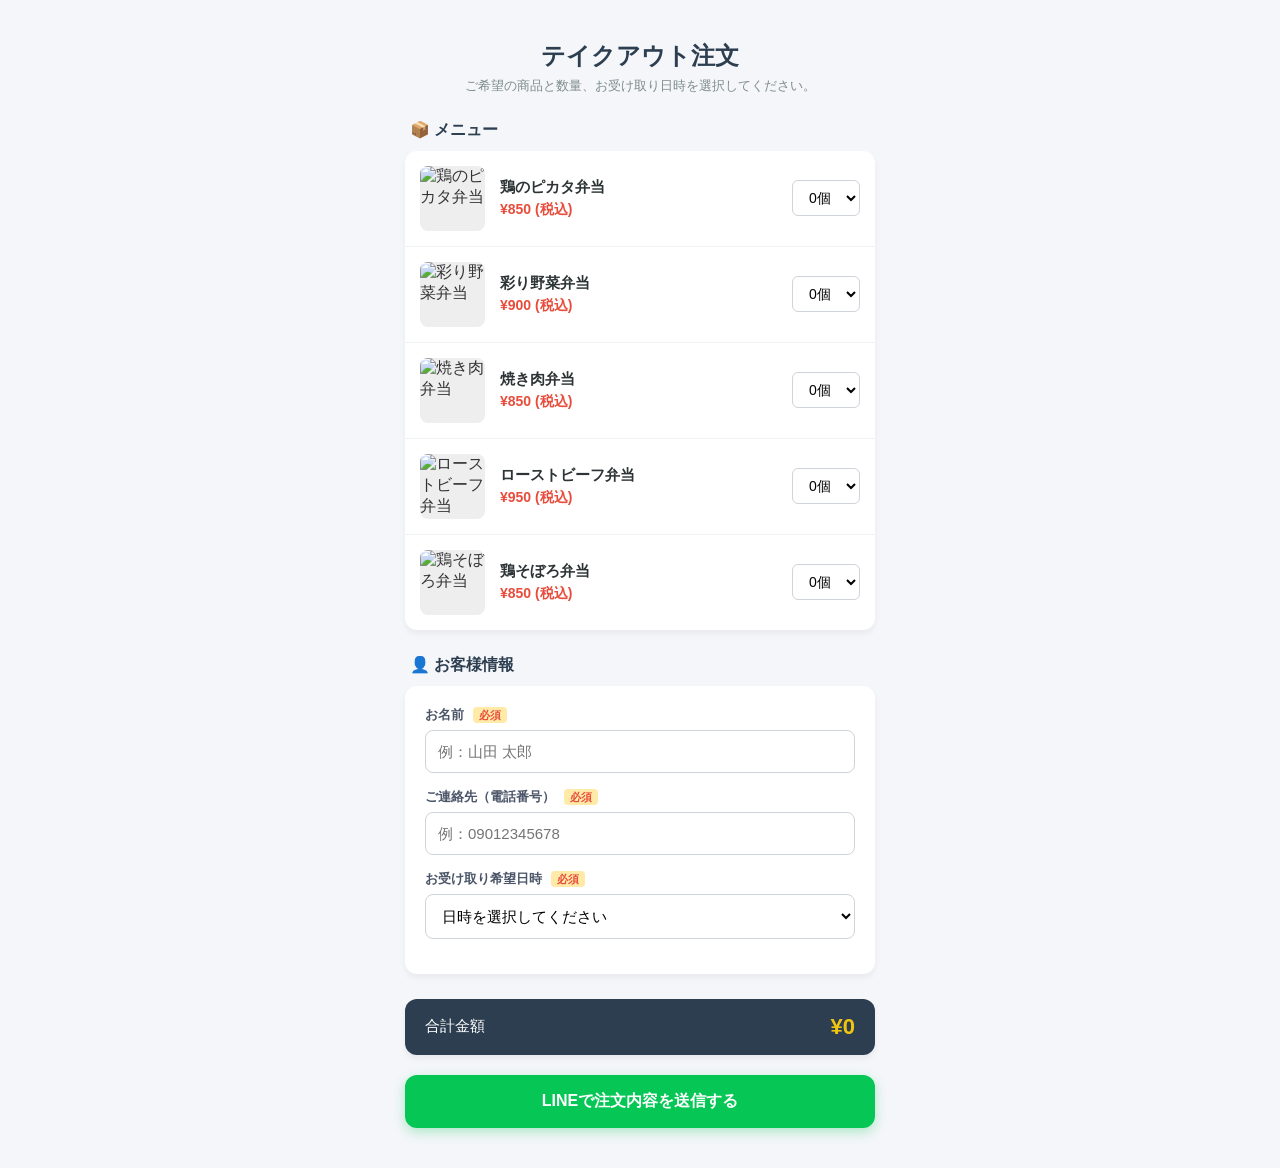
==== commit 06f00d64: "Add files via upload" ====
--- a/index.html
+++ b/index.html
@@ -194,13 +194,13 @@
             <div class="section-title">📦 メニュー</div>
             <div class="menu-list">
                 <div class="menu-item">
-                    <img src="https://placehold.co" alt="ハンバーグ" class="menu-img">
+                    <img src="https://placehold.co" alt="鶏のピカタ弁当" class="menu-img">
                     <div class="menu-info">
-                        <div class="menu-name">特製ハンバーグ弁当</div>
+                        <div class="menu-name">鶏のピカタ弁当</div>
                         <div class="menu-price">¥850 (税込)</div>
                     </div>
                     <div class="menu-qty">
-                        <select class="menu-qty-select" data-name="ハンバーグ弁当" data-price="850">
+                        <select class="menu-qty-select" data-name="鶏のピカタ弁当" data-price="850">
                             <option value="0">0個</option>
                             <option value="1">1個</option>
                             <option value="2">2個</option>
@@ -211,13 +211,13 @@
                     </div>
                 </div>
                 <div class="menu-item">
-                    <img src="https://placehold.co" alt="唐揚げ" class="menu-img">
+                    <img src="https://placehold.co" alt="彩り野菜弁当" class="menu-img">
                     <div class="menu-info">
-                        <div class="menu-name">唐揚げ弁当</div>
-                        <div class="menu-price">¥750 (税込)</div>
+                        <div class="menu-name">彩り野菜弁当</div>
+                        <div class="menu-price">¥900 (税込)</div>
                     </div>
                     <div class="menu-qty">
-                        <select class="menu-qty-select" data-name="唐揚げ弁当" data-price="750">
+                        <select class="menu-qty-select" data-name="彩り野菜弁当" data-price="900">
                             <option value="0">0個</option>
                             <option value="1">1個</option>
                             <option value="2">2個</option>
@@ -228,13 +228,13 @@
                     </div>
                 </div>
                 <div class="menu-item">
-                    <img src="https://placehold.co" alt="生姜焼き" class="menu-img">
+                    <img src="https://placehold.co" alt="焼き肉弁当" class="menu-img">
                     <div class="menu-info">
-                        <div class="menu-name">生姜焼き弁当</div>
-                        <div class="menu-price">¥800 (税込)</div>
+                        <div class="menu-name">焼き肉弁当</div>
+                        <div class="menu-price">¥850 (税込)</div>
                     </div>
                     <div class="menu-qty">
-                        <select class="menu-qty-select" data-name="生姜焼き弁当" data-price="800">
+                        <select class="menu-qty-select" data-name="焼き肉弁当" data-price="850">
                             <option value="0">0個</option>
                             <option value="1">1個</option>
                             <option value="2">2個</option>
@@ -245,13 +245,13 @@
                     </div>
                 </div>
                 <div class="menu-item">
-                    <img src="https://placehold.co" alt="カレー" class="menu-img">
+                    <img src="https://placehold.co" alt="ローストビーフ弁当" class="menu-img">
                     <div class="menu-info">
-                        <div class="menu-name">カレーライス</div>
-                        <div class="menu-price">¥700 (税込)</div>
+                        <div class="menu-name">ローストビーフ弁当</div>
+                        <div class="menu-price">¥950 (税込)</div>
                     </div>
                     <div class="menu-qty">
-                        <select class="menu-qty-select" data-name="カレーライス" data-price="700">
+                        <select class="menu-qty-select" data-name="ローストビーフ弁当" data-price="950">
                             <option value="0">0個</option>
                             <option value="1">1個</option>
                             <option value="2">2個</option>
@@ -262,13 +262,13 @@
                     </div>
                 </div>
                 <div class="menu-item">
-                    <img src="https://placehold.co" alt="サラダ" class="menu-img">
+                    <img src="https://placehold.co" alt="鶏そぼろ弁当" class="menu-img">
                     <div class="menu-info">
-                        <div class="menu-name">シーザーサラダ</div>
-                        <div class="menu-price">¥450 (税込)</div>
+                        <div class="menu-name">鶏そぼろ弁当</div>
+                        <div class="menu-price">¥850 (税込)</div>
                     </div>
                     <div class="menu-qty">
-                        <select class="menu-qty-select" data-name="シーザーサラダ" data-price="450">
+                        <select class="menu-qty-select" data-name="鶏そぼろ弁当" data-price="850">
                             <option value="0">0個</option>
                             <option value="1">1個</option>
                             <option value="2">2個</option>
@@ -307,7 +307,7 @@
 
     <script>
         // ⚠️ 下のダブルクォーテーションの中に、最新のGASのURLを貼り付けてください
-        const GAS_WEB_APP_URL = "ここにコピーしたGASのURLを貼り付けてください";
+        const GAS_WEB_APP_URL = "https://script.google.com/macros/s/AKfycbxDivSJacX6t1mF4G2AA8L_5aIs7PEeKK0eiLngfiiiKX-4yJB-olwSU69WcKInh2A_fQ/exec";
 
         let STOCK_CONFIG = {}, TIME_SLOTS_CONFIG = [];
         const qtySelects = document.querySelectorAll('.menu-qty-select');
@@ -326,7 +326,7 @@
                 })
                 .catch(err => {
                     console.error("通信エラー:", err);
-                    STOCK_CONFIG = { "ハンバーグ弁当": 5, "唐揚げ弁当": 2, "生姜焼き弁当": 5, "カレーライス": 0, "シーザーサラダ": 5 };
+                    STOCK_CONFIG = { "鶏のピカタ弁当": 5, "彩り野菜弁当": 2, "焼き肉弁当": 5, "ローストビーフ弁当": 0, "鶏そぼろ弁当": 5 };
                     TIME_SLOTS_CONFIG = [
                         { prefix: "本日", timeStr: "11:30〜12:00", dayOffset: 0, hour: 11, minute: 30, limitMin: 30 },
                         { prefix: "本日", timeStr: "12:00〜12:30", dayOffset: 0, hour: 12, minute: 0, limitMin: 60 },
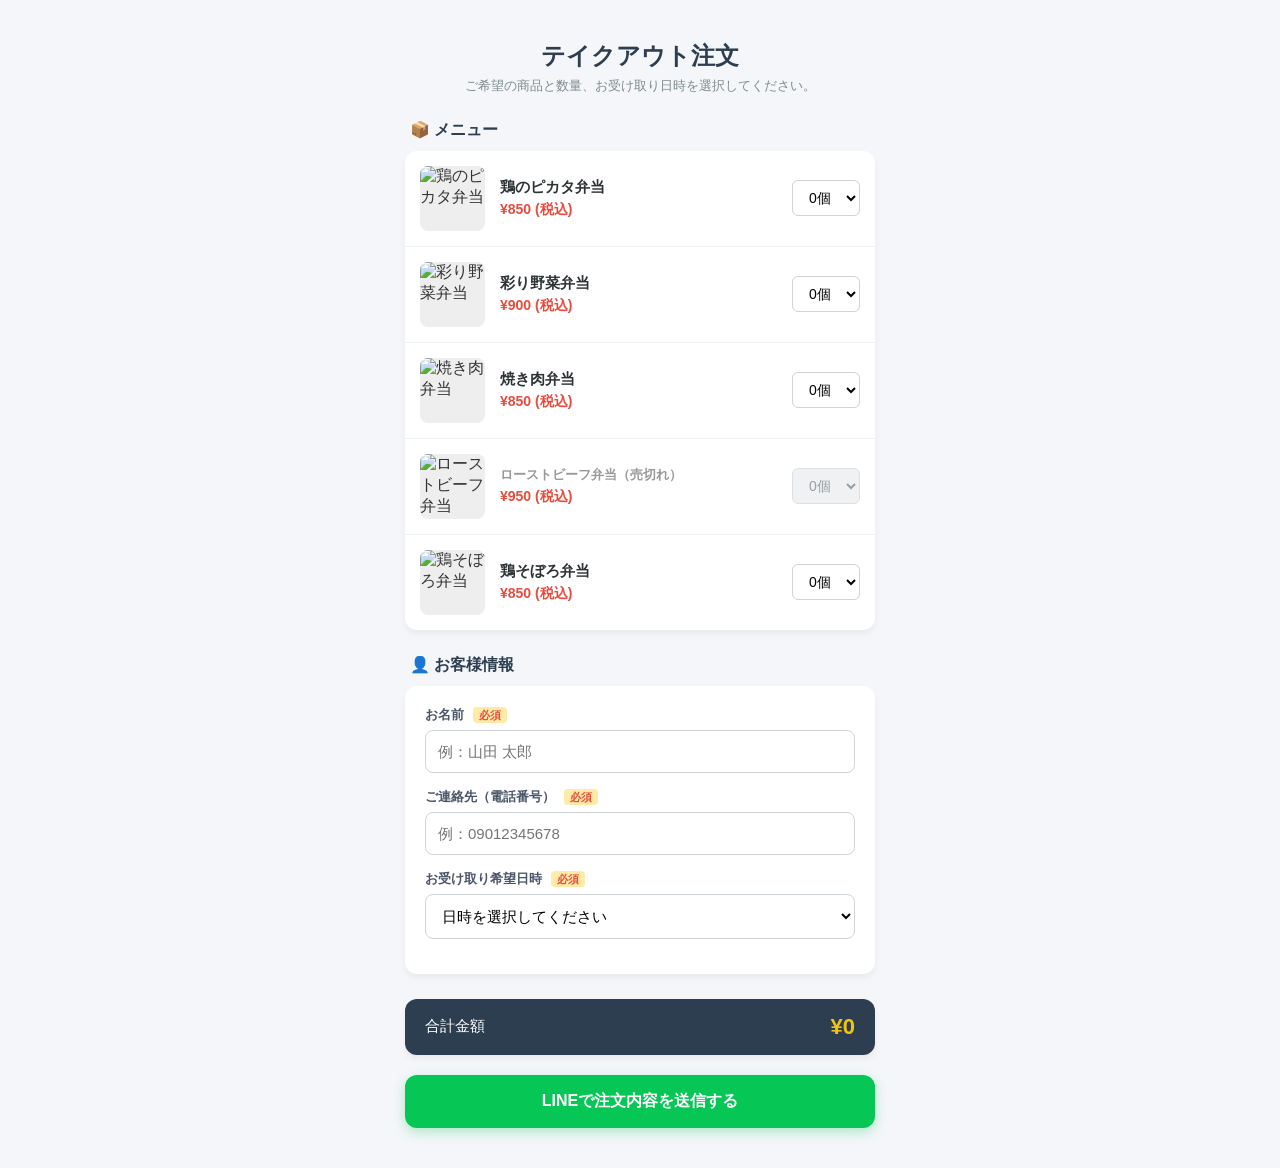
==== commit 46ea5746: "Add files via upload" ====
--- a/index.html
+++ b/index.html
@@ -304,37 +304,37 @@
         </form>
     </div>
 
-
     <script>
-        // ⚠️ 下のダブルクォーテーションの中に、最新のGASのURLを貼り付けてください
-        const GAS_WEB_APP_URL = "https://script.google.com/macros/s/AKfycbxDivSJacX6t1mF4G2AA8L_5aIs7PEeKK0eiLngfiiiKX-4yJB-olwSU69WcKInh2A_fQ/exec";
-
-        let STOCK_CONFIG = {}, TIME_SLOTS_CONFIG = [];
-        const qtySelects = document.querySelectorAll('.menu-qty-select');
-        const totalPriceDisplay = document.getElementById('totalPriceDisplay');
-        const pickupTimeSelect = document.getElementById('pickupTime');
-        const orderForm = document.getElementById('orderForm');
+        // 🌟あなたの最新のGASのURLを貼り付けてください
+        const GAS_WEB_APP_URL =
+            "https://script.google.com/macros/s/AKfycbxDivSJacX6t1mF4G2AA8L_5aIs7PEeKK0eiLngfiiiKX-4yJB-olwSU69WcKInh2A_fQ/exec";
+
+        let STOCK_CONFIG = {};
+        let TIME_SLOTS_CONFIG = [];
+        const qtySelects =
+            document.querySelectorAll('.menu-qty-select');
+        const totalPriceDisplay =
+            document.getElementById('totalPriceDisplay');
+        const pickupTimeSelect =
+            document.getElementById('pickupTime');
+        const orderForm =
+            document.getElementById('orderForm');
 
         function loadLiveStockData(callback) {
-            const refreshUrl = GAS_WEB_APP_URL + (GAS_WEB_APP_URL.includes('?') ? '&' : '?') + '_=' + new Date().getTime();
+            const refreshUrl = GAS_WEB_APP_URL +
+                (GAS_WEB_APP_URL.includes('?') ? '&' : '?') +
+                '_=' + new Date().getTime();
             fetch(refreshUrl, { method: 'GET', cache: 'no-store' })
                 .then(res => res.json())
                 .then(data => {
-                    STOCK_CONFIG = data.stocks; TIME_SLOTS_CONFIG = data.times || [];
-                    initProductStock(); updatePickupTimeSlots(); calculateTotal();
+                    STOCK_CONFIG = data.stocks;
+                    TIME_SLOTS_CONFIG = data.times || [];
+                    initProductStock();
+                    updatePickupTimeSlots();
+                    calculateTotal();
                     if (callback) callback();
-                })
-                .catch(err => {
+                }).catch(err => {
                     console.error("通信エラー:", err);
-                    STOCK_CONFIG = { "鶏のピカタ弁当": 5, "彩り野菜弁当": 2, "焼き肉弁当": 5, "ローストビーフ弁当": 0, "鶏そぼろ弁当": 5 };
-                    TIME_SLOTS_CONFIG = [
-                        { prefix: "本日", timeStr: "11:30〜12:00", dayOffset: 0, hour: 11, minute: 30, limitMin: 30 },
-                        { prefix: "本日", timeStr: "12:00〜12:30", dayOffset: 0, hour: 12, minute: 0, limitMin: 60 },
-                        { prefix: "本日", timeStr: "17:30〜18:00", dayOffset: 0, hour: 17, minute: 30, limitMin: 30 },
-                        { prefix: "本日", timeStr: "18:00〜18:30", dayOffset: 0, hour: 18, minute: 0, limitMin: 30 },
-                        { prefix: "明日", timeStr: "12:00〜12:30", dayOffset: 1, hour: 12, minute: 0, limitMin: 30 }
-                    ];
-                    initProductStock(); updatePickupTimeSlots(); calculateTotal();
                     if (callback) callback();
                 });
         }
@@ -342,47 +342,78 @@
         function initProductStock() {
             qtySelects.forEach(function (select) {
                 const itemName = select.getAttribute('data-name');
-                const maxStock = STOCK_CONFIG[itemName] !== undefined ? STOCK_CONFIG[itemName] : 5;
-                const menuItem = select.closest('.menu-item'); const currentVal = select.value || "0";
+                const maxStock = STOCK_CONFIG[itemName] !==
+                    undefined ? STOCK_CONFIG[itemName] : 5;
+                const menuItem = select.closest('.menu-item');
+                const currentVal = select.value || "0";
                 if (menuItem) {
-                    const nameDisplay = menuItem.querySelector('.menu-name');
+                    const nameDisplay =
+                        menuItem.querySelector('.menu-name');
                     if (maxStock <= 0 && nameDisplay) {
-                        select.disabled = true; nameDisplay.textContent = itemName + "（売切れ）";
-                        nameDisplay.style.color = "#999"; nameDisplay.style.fontSize = "13px";
-                        while (select.options.length > 0) { select.remove(0); }
-                        const opt = document.createElement('option'); opt.value = 0; opt.textContent = "0個";
+                        select.disabled = true;
+                        nameDisplay.textContent =
+                            itemName + "（売切れ）";
+                        nameDisplay.style.color = "#999";
+                        nameDisplay.style.fontSize = "13px";
+                        while (select.options.length > 0) {
+                            select.remove(0);
+                        }
+                        const opt = document.createElement('option');
+                        opt.value = 0; opt.textContent = "0個";
                         select.appendChild(opt); return;
                     } else if (nameDisplay) {
-                        select.disabled = false; nameDisplay.textContent = itemName;
-                        nameDisplay.style.color = "#2d3436"; nameDisplay.style.fontSize = "15px";
+                        select.disabled = false;
+                        nameDisplay.textContent = itemName;
+                        nameDisplay.style.color = "#2d3436";
+                        nameDisplay.style.fontSize = "15px";
                     }
                 }
-                while (select.options.length > 0) { select.remove(0); }
+                while (select.options.length > 0) {
+                    select.remove(0);
+                }
                 const limit = Math.min(maxStock, 5);
                 for (let i = 0; i <= limit; i++) {
-                    const opt = document.createElement('option'); opt.value = i; opt.textContent = i + "個";
+                    const opt = document.createElement('option');
+                    opt.value = i; opt.textContent = i + "個";
                     select.appendChild(opt);
                 }
-                if (parseInt(currentVal) <= limit) { select.value = currentVal; } else { select.value = "0"; }
+                if (parseInt(currentVal) <= limit) {
+                    select.value = currentVal;
+                } else { select.value = "0"; }
             });
         }
+
+
 
         function updatePickupTimeSlots() {
             if (!pickupTimeSelect) return;
             const currentVal = pickupTimeSelect.value;
-            while (pickupTimeSelect.options.length > 0) { pickupTimeSelect.remove(0); }
-            const defaultOption = document.createElement('option');
-            defaultOption.value = ""; defaultOption.textContent = "日時を選択してください";
+            while (pickupTimeSelect.options.length > 0) {
+                pickupTimeSelect.remove(0);
+            }
+            const defaultOption =
+                document.createElement('option');
+            defaultOption.value = "";
+            defaultOption.textContent = "日時を選択してください";
             pickupTimeSelect.appendChild(defaultOption);
-
             const now = new Date();
             TIME_SLOTS_CONFIG.forEach(function (slot) {
-                const targetDate = new Date(); targetDate.setDate(now.getDate() + slot.dayOffset);
-                const fullLabel = `${slot.prefix}(${targetDate.getMonth() + 1}月${targetDate.getDate()}日) ${slot.timeStr}`;
-                const option = document.createElement('option'); option.value = fullLabel; option.textContent = fullLabel;
+                const targetDate = new Date();
+                targetDate.setDate(now.getDate() + slot.dayOffset);
+                const fullLabel = `${slot.prefix}(` +
+                    `${targetDate.getMonth() + 1}月` +
+                    `${targetDate.getDate()}日) ${slot.timeStr}`;
+                const option = document.createElement('option');
+                option.value = fullLabel;
+                option.textContent = fullLabel;
                 targetDate.setHours(slot.hour, slot.minute, 0, 0);
-                const limitTime = new Date(targetDate.getTime() - (slot.limitMin * 60 * 1000));
-                if (now > limitTime) { option.disabled = true; option.textContent += "（受付終了）"; }
+                const limitTime = new Date(
+                    targetDate.getTime() - (slot.limitMin * 60 * 1000)
+                );
+                if (now > limitTime) {
+                    option.disabled = true;
+                    option.textContent += "（受付終了）";
+                }
                 pickupTimeSelect.appendChild(option);
             });
             if (currentVal) pickupTimeSelect.value = currentVal;
@@ -390,92 +421,171 @@
 
         function calculateTotal() {
             let total = 0;
-            qtySelects.forEach(function (select) { total += (parseInt(select.getAttribute('data-price')) || 0) * (parseInt(select.value) || 0); });
-            if (totalPriceDisplay) { totalPriceDisplay.textContent = "¥" + total.toLocaleString(); }
+            qtySelects.forEach(function (select) {
+                total += (parseInt(select.getAttribute('data-price'))
+                    || 0) * (parseInt(select.value) || 0);
+            });
+            if (totalPriceDisplay) {
+                totalPriceDisplay.textContent =
+                    "¥" + total.toLocaleString();
+            }
             return total;
         }
 
-        updatePickupTimeSlots(); calculateTotal();
+        STOCK_CONFIG = {
+            "鶏のピカタ弁当": 5, "彩り野菜弁当": 2,
+            "焼き肉弁当": 5, "ローストビーフ弁当": 0,
+            "鶏そぼろ弁当": 5
+        };
+        TIME_SLOTS_CONFIG = [
+            {
+                prefix: "本日", timeStr: "11:30〜12:00",
+                dayOffset: 0, hour: 11, minute: 30, limitMin: 30
+            },
+            {
+                prefix: "本日", timeStr: "12:00〜12:30",
+                dayOffset: 0, hour: 12, minute: 0, limitMin: 60
+            },
+            {
+                prefix: "本日", timeStr: "17:30〜18:00",
+                dayOffset: 0, hour: 17, minute: 30, limitMin: 30
+            },
+            {
+                prefix: "本日", timeStr: "18:00〜18:30",
+                dayOffset: 0, hour: 18, minute: 0, limitMin: 30
+            },
+            {
+                prefix: "明日", timeStr: "12:00〜12:30",
+                dayOffset: 1, hour: 12, minute: 0, limitMin: 30
+            }
+        ];
+        initProductStock();
+        updatePickupTimeSlots();
+        calculateTotal();
 
         liff.init({ liffId: "2011383351-oeSaS7vS" })
-            .then(() => { if (!liff.isLoggedIn()) { liff.login(); } loadLiveStockData(); })
-            .catch((err) => { console.log("LINE外稼働:", err); loadLiveStockData(); });
+            .then(() => {
+                if (!liff.isLoggedIn()) { liff.login(); }
+                loadLiveStockData();
+            })
+            .catch((err) => {
+                console.log("LINE外:", err);
+                loadLiveStockData();
+            });
 
         qtySelects.forEach(function (select) {
             select.addEventListener('change', calculateTotal);
-            select.addEventListener('focus', function () { loadLiveStockData(); });
+            select.addEventListener('focus', function () {
+                loadLiveStockData();
+            });
         });
-        pickupTimeSelect.addEventListener('focus', function () { updatePickupTimeSlots(); });
+        pickupTimeSelect.addEventListener('focus', function () {
+            updatePickupTimeSlots();
+        });
+
+
 
 
         if (orderForm) {
             orderForm.addEventListener('submit', function (e) {
                 e.preventDefault();
                 const submitBtn = orderForm.querySelector('.submit-btn');
-                if (submitBtn) { submitBtn.disabled = true; submitBtn.style.backgroundColor = "#95afc0"; submitBtn.innerText = "通信中..."; }
+                if (submitBtn) {
+                    submitBtn.disabled = true;
+                    submitBtn.style.backgroundColor = "#95afc0";
+                    submitBtn.innerText = "通信中...";
+                }
 
                 const name = document.getElementById('name').value;
                 const customerPhone = document.getElementById('phone').value;
                 const pickupTime = pickupTimeSelect.value;
 
-                let selectedItemsText = "", lineSelectedItemsText = "", hasItem = false;
+                let currentOrders = [], selectedItemsText = "", lineSelectedItemsText = "", total = 0;
                 qtySelects.forEach(function (select) {
                     const qty = parseInt(select.value) || 0;
                     if (qty > 0) {
                         const itemName = select.getAttribute('data-name');
+                        const price = parseInt(select.getAttribute('data-price')) || 0;
+                        currentOrders.push({ name: itemName, qty: qty });
                         selectedItemsText += "・" + itemName + ": " + qty + "個\n";
                         lineSelectedItemsText += "・" + itemName + ": " + qty + "個\n";
-                        hasItem = true;
+                        total += price * qty;
                     }
                 });
 
-                function resetBtn() { if (submitBtn) { submitBtn.disabled = false; submitBtn.style.backgroundColor = "#06C755"; submitBtn.innerText = "LINEで注文内容を送信する"; } }
-                if (!hasItem) { alert('商品を1つ以上選択してください。'); resetBtn(); return; }
+                function resetBtn() {
+                    if (submitBtn) {
+                        submitBtn.disabled = false;
+                        submitBtn.style.backgroundColor = "#06C755";
+                        submitBtn.innerText = "LINEで注文内容を送信する";
+                    }
+                }
+                if (currentOrders.length === 0) { alert('商品を1つ以上選択してください。'); resetBtn(); return; }
                 if (!pickupTime) { alert('受け取り日時を選択してください。'); resetBtn(); return; }
 
-                loadLiveStockData(function () {
-                    const total = calculateTotal(); let isSoldOutNow = false; let soldOutItems = [];
-
-                    qtySelects.forEach(function (select) {
-                        const qty = parseInt(select.value) || 0;
-                        if (qty > 0) {
-                            const itemName = select.getAttribute('data-name');
-                            if ((STOCK_CONFIG[itemName] !== undefined ? STOCK_CONFIG[itemName] : 0) < qty) { isSoldOutNow = true; soldOutItems.push(itemName); }
+                const refreshUrl = GAS_WEB_APP_URL + (GAS_WEB_APP_URL.includes('?') ? '&' : '?') + '_=' + new Date().getTime();
+                fetch(refreshUrl, { method: 'GET', cache: 'no-store' })
+                    .then(res => res.json())
+                    .then(data => {
+                        const latestStocks = data.stocks; const latestTimes = data.times || [];
+                        let isSoldOutNow = false, soldOutErrorMessages = [];
+
+                        currentOrders.forEach(function (order) {
+                            const stock = latestStocks[order.name] !== undefined ? latestStocks[order.name] : 0;
+                            // 🌟【ここを大改造】選んだ個数（qty）より在庫（stock）が下回っていたら、メッセージを細分化
+                            if (stock < order.qty) {
+                                isSoldOutNow = true;
+                                if (stock <= 0) {
+                                    // 在庫が完全に0個の場合
+                                    soldOutErrorMessages.push(`・【${order.name}】は直前で完売（売切れ）しました。`);
+                                } else {
+                                    // 在庫が1〜2個など、選んだ数よりは少ない場合
+                                    soldOutErrorMessages.push(`・【${order.name}】は現在残り ${stock} 個のため、${order.qty} 個は選べません。`);
+                                }
+                            }
+                        });
+
+                        // 1. 直前売り切れ・個数不足チェック
+                        if (isSoldOutNow) {
+                            let alertDiv = document.getElementById('stockAlertMessage');
+                            if (!alertDiv) {
+                                alertDiv = document.createElement('div');
+                                alertDiv.id = 'stockAlertMessage';
+                                alertDiv.style.cssText = 'color:#e74c3c; font-weight:bold; text-align:left; margin-top:15px; padding:12px; background:#ffeaf0; border:1px solid #e74c3c; border-radius:8px; margin-bottom:15px; font-size:14px;';
+                                const targetBtn = orderForm.querySelector('.submit-btn');
+                                targetBtn.parentNode.insertBefore(alertDiv, targetBtn);
+                            }
+                            // 🌟溜まったエラーメッセージを改行して美しく表示します
+                            alertDiv.innerHTML = `⚠️ 申し訳ありません！在庫が不足しています！<br><br>${soldOutErrorMessages.join('<br>')}<br><br>恐れ入りますが、個数を選び直してください。`;
+                            STOCK_CONFIG = latestStocks; initProductStock(); calculateTotal(); resetBtn(); return;
                         }
-                    });
-
-                    if (isSoldOutNow) {
-                        let alertDiv = document.getElementById('stockAlertMessage');
-                        if (!alertDiv) { alertDiv = document.createElement('div'); alertDiv.id = 'stockAlertMessage'; alertDiv.style.cssText = 'color:#e74c3c; font-weight:bold; text-align:center; margin-top:15px; padding:12px; background:#ffeaf0; border:1px solid #e74c3c; border-radius:8px;'; submitBtn.parentNode.insertBefore(alertDiv, submitBtn); }
-                        alertDiv.innerHTML = `⚠️ 申し訳ありません！売り切れです！<br>【${soldOutItems.join(', ')}】が直前で在庫不足になりました。選べ直してください。`;
-                        initProductStock(); calculateTotal(); resetBtn(); return;
-                    }
-
-                    const checkNow = new Date(); let isTimeOutNow = true;
-                    TIME_SLOTS_CONFIG.forEach(function (slot) {
-                        const tDate = new Date(); tDate.setDate(checkNow.getDate() + slot.dayOffset);
-                        if (pickupTime === `${slot.prefix}(${tDate.getMonth() + 1}月${tDate.getDate()}日) ${slot.timeStr}`) {
-                            tDate.setHours(slot.hour, slot.minute, 0, 0);
-                            if (checkNow <= new Date(tDate.getTime() - (slot.limitMin * 60 * 1000))) { isTimeOutNow = false; }
+
+                        // 2. 直前時間切れチェック
+                        const checkNow = new Date(); let isTimeOutNow = true;
+                        latestTimes.forEach(function (slot) {
+                            const tDate = new Date(); tDate.setDate(checkNow.getDate() + slot.dayOffset);
+                            if (pickupTime === `${slot.prefix}(${tDate.getMonth() + 1}月${tDate.getDate()}日) ${slot.timeStr}`) {
+                                tDate.setHours(slot.hour, slot.minute, 0, 0);
+                                if (checkNow <= new Date(tDate.getTime() - (slot.limitMin * 60 * 1000))) { isTimeOutNow = false; }
+                            }
+                        });
+
+                        if (isTimeOutNow) {
+                            let alertDiv = document.getElementById('stockAlertMessage');
+                            if (!alertDiv) { alertDiv = document.createElement('div'); alertDiv.id = 'stockAlertMessage'; alertDiv.style.cssText = 'color:#e74c3c; font-weight:bold; text-align:center; margin-top:15px; padding:12px; background:#ffeaf0; border:1px solid #e74c3c; border-radius:8px; margin-bottom:15px;'; const targetBtn = orderForm.querySelector('.submit-btn'); targetBtn.parentNode.insertBefore(alertDiv, targetBtn); }
+                            alertDiv.innerHTML = `⚠️ 申し訳ありません！受付時間を過ぎました！<br>ご選択された日時は直前で受付終了となりました。選べ直してください。`;
+                            TIME_SLOTS_CONFIG = latestTimes; updatePickupTimeSlots(); resetBtn(); return;
                         }
-                    });
-
-                    if (isTimeOutNow) {
-                        let alertDiv = document.getElementById('stockAlertMessage');
-                        if (!alertDiv) { alertDiv = document.createElement('div'); alertDiv.id = 'stockAlertMessage'; alertDiv.style.cssText = 'color:#e74c3c; font-weight:bold; text-align:center; margin-top:15px; padding:12px; background:#ffeaf0; border:1px solid #e74c3c; border-radius:8px;'; submitBtn.parentNode.insertBefore(alertDiv, submitBtn); }
-                        alertDiv.innerHTML = `⚠️ 申し訳ありません！受付時間を過ぎました！<br>ご選択された日時は直前で受付終了となりました。選べ直してください。`;
-                        updatePickupTimeSlots(); resetBtn(); return;
-                    }
-
-                    if (document.getElementById('stockAlertMessage')) document.getElementById('stockAlertMessage').remove();
-
-                    const confirmMessage = `以下の内容で注文を送信（LINE起動）しますか？\n\n・お名前: ${name} 様\n・連絡先: ${customerPhone}\n【注文商品】\n${selectedItemsText}・合計金額: ¥${total.toLocaleString()}\n・受取日時: ${pickupTime}`;
-                    if (!confirm(confirmMessage)) { resetBtn(); return; }
-
-                    liff.sendMessages([{ 'type': 'text', 'text': `【テイクアウト注文】\nお名前: ${name} 様\n連絡先: ${customerPhone}\n【商品内容】\n${lineSelectedItemsText}合計: ¥${total.toLocaleString()}\n受取: ${pickupTime}\n\n※このままお店からの返信をお待ちください。` }])
-                        .then(function () { alert("注文メッセージを送信しました！"); liff.closeWindow(); })
-                        .catch(function (err) { alert("送信に失敗しました。公式LINEのトーク画面内でお試しください。"); resetBtn(); console.error(err); });
-                });
+
+                        if (document.getElementById('stockAlertMessage')) document.getElementById('stockAlertMessage').remove();
+                        const confirmMessage = `以下の内容で注文を送信（LINE起動）しますか？\n\n・お名前: ${name} 様\n・連絡先: ${customerPhone}\n【注文商品】\n${selectedItemsText}・合計金額: ¥${total.toLocaleString()}\n・受取日時: ${pickupTime}`;
+                        if (!confirm(confirmMessage)) { resetBtn(); return; }
+
+                        const messageText = `【テイクアウト注文】\nお名前: ${name} 様\n連絡先: ${customerPhone}\n【商品内容】\n${lineSelectedItemsText}合計: ¥${total.toLocaleString()}\n受取: ${pickupTime}\n\n※このままお店からの返信をお待ちください。`;
+                        liff.sendMessages([{ 'type': 'text', 'text': messageText }])
+                            .then(function () { alert("注文メッセージを送信しました！"); liff.closeWindow(); })
+                            .catch(function (err) { alert("送信に失敗しました。公式LINEのトーク画面内でお試しください。"); resetBtn(); console.error(err); });
+                    }).catch(err => { alert("通信に失敗しました。"); resetBtn(); });
             });
         }
     </script>
